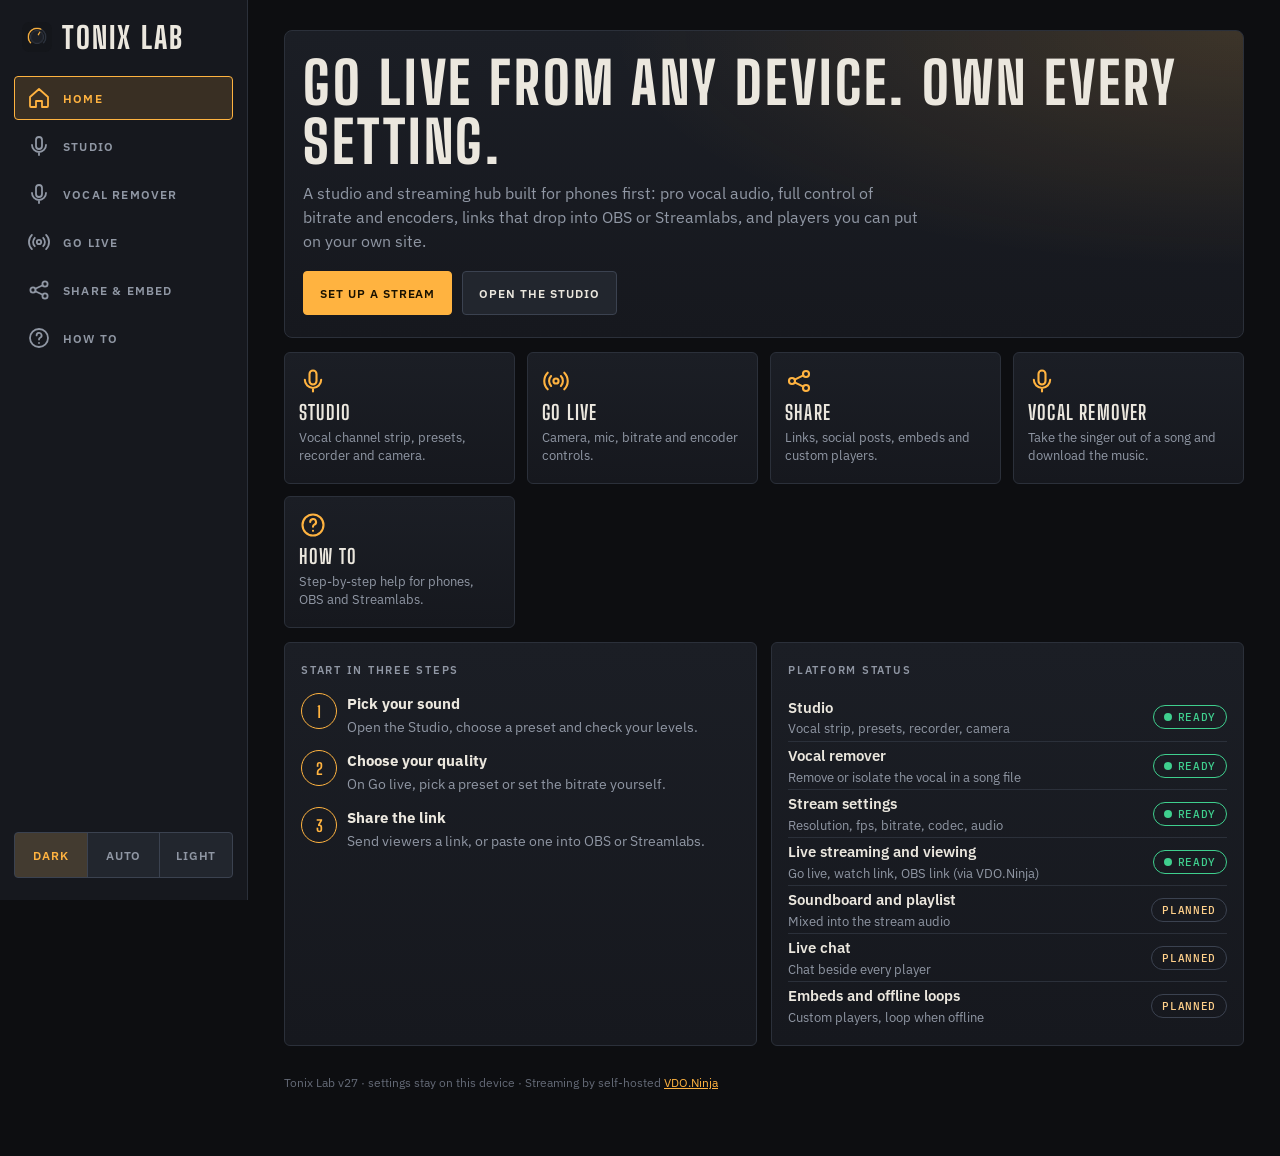
==== index.html @ 2e34b57f "Vocal remover: add Smart spectral method (default) with an aim control; classic kept Co-Authored-By:" ====
<!doctype html>
<html lang="en" data-theme="dark"><head><meta charset="utf-8">
<meta name="viewport" content="width=device-width,initial-scale=1,viewport-fit=cover">
<meta name="theme-color" content="#0d0e11">
<meta name="mobile-web-app-capable" content="yes">
<meta name="apple-mobile-web-app-capable" content="yes">
<meta name="apple-mobile-web-app-status-bar-style" content="black-translucent">
<meta name="apple-mobile-web-app-title" content="Tonix Lab">
<meta name="description" content="Tonix Lab: a studio and live streaming hub with pro audio, full bitrate control, shareable links and embeddable players.">
<link rel="manifest" href="manifest.webmanifest">
<link rel="icon" type="image/png" href="icon-192.png">
<link rel="apple-touch-icon" href="apple-touch-icon.png">
<title>Tonix Lab</title>
<script>try{document.documentElement.dataset.theme=localStorage.getItem('psb.theme.v1')||'dark'}catch(e){}</script>
<link rel="preconnect" href="https://fonts.googleapis.com">
<link rel="preconnect" href="https://fonts.gstatic.com" crossorigin>
<link rel="stylesheet" href="https://fonts.googleapis.com/css2?family=Big+Shoulders+Display:wght@700;800&family=IBM+Plex+Mono:wght@400;500&family=IBM+Plex+Sans:wght@400;500;600&display=swap">
<link rel="stylesheet" href="app.css">
</head><body>

<svg width="0" height="0" style="position:absolute" aria-hidden="true">
  <symbol id="i-home" viewBox="0 0 24 24"><path d="M3 11l9-8 9 8v9a1 1 0 0 1-1 1h-5v-6H9v6H4a1 1 0 0 1-1-1z"/></symbol>
  <symbol id="i-mic" viewBox="0 0 24 24"><rect x="9" y="3" width="6" height="12" rx="3"/><path d="M5 11a7 7 0 0 0 14 0M12 18v3"/></symbol>
  <symbol id="i-live" viewBox="0 0 24 24"><circle cx="12" cy="12" r="2.2"/><path d="M7.8 7.8a6 6 0 0 0 0 8.4M16.2 7.8a6 6 0 0 1 0 8.4M4.9 4.9a10 10 0 0 0 0 14.2M19.1 4.9a10 10 0 0 1 0 14.2"/></symbol>
  <symbol id="i-share" viewBox="0 0 24 24"><circle cx="6" cy="12" r="2.6"/><circle cx="18" cy="6" r="2.6"/><circle cx="18" cy="18" r="2.6"/><path d="M8.3 10.8l7.4-3.6M8.3 13.2l7.4 3.6"/></symbol>
  <symbol id="i-help" viewBox="0 0 24 24"><circle cx="12" cy="12" r="9"/><path d="M9.6 9.4a2.5 2.5 0 1 1 3.5 2.3c-.7.4-1.1.9-1.1 1.8M12 17h.01"/></symbol>
</svg>

<div class="app">

  <!-- phone top bar -->
  <header class="mtop">
    <a class="brand" href="#home"><img src="icon-192.png" alt="" width="30" height="30"><b>Tonix Lab</b></a>
    <div style="display:flex;gap:8px;align-items:center">
      <button class="btn sm" data-install hidden>Install</button>
      <button class="btn sm ghost" data-theme-cycle aria-label="Change theme">Theme</button>
    </div>
  </header>

  <!-- desktop sidebar -->
  <aside class="side">
    <a class="brand" href="#home"><img src="icon-192.png" alt="" width="30" height="30"><b>Tonix Lab</b></a>
    <nav aria-label="Main">
      <a href="#home" data-nav="home"><svg class="ico"><use href="#i-home"/></svg>Home</a>
      <a href="studio.html"><svg class="ico"><use href="#i-mic"/></svg>Studio</a>
      <a href="vocal.html"><svg class="ico"><use href="#i-mic"/></svg>Vocal remover</a>
      <a href="#live" data-nav="live"><svg class="ico"><use href="#i-live"/></svg>Go live</a>
      <a href="#share" data-nav="share"><svg class="ico"><use href="#i-share"/></svg>Share &amp; embed</a>
      <a href="#help" data-nav="help"><svg class="ico"><use href="#i-help"/></svg>How to</a>
    </nav>
    <div class="sfoot">
      <button class="btn sm" data-install hidden>Install app</button>
      <div class="seg" role="group" aria-label="Theme">
        <button data-theme-set="dark" aria-pressed="true">Dark</button>
        <button data-theme-set="system" aria-pressed="false">Auto</button>
        <button data-theme-set="light" aria-pressed="false">Light</button>
      </div>
    </div>
  </aside>

  <main id="main">

    <!-- ================= HOME ================= -->
    <section class="view" id="v-home" aria-labelledby="h-home">
      <div class="hero">
        <h1 id="h-home">Go live from any device. Own every setting.</h1>
        <p class="lede">A studio and streaming hub built for phones first: pro vocal audio, full control of bitrate and encoders, links that drop into OBS or Streamlabs, and players you can put on your own site.</p>
        <div class="row">
          <a class="btn pri" href="#live">Set up a stream</a>
          <a class="btn" href="studio.html">Open the studio</a>
        </div>
      </div>

      <div class="tiles" style="margin-top:14px">
        <a class="tile" href="studio.html"><svg class="ico"><use href="#i-mic"/></svg><b>Studio</b><span>Vocal channel strip, presets, recorder and camera.</span></a>
        <a class="tile" href="#live"><svg class="ico"><use href="#i-live"/></svg><b>Go live</b><span>Camera, mic, bitrate and encoder controls.</span></a>
        <a class="tile" href="#share"><svg class="ico"><use href="#i-share"/></svg><b>Share</b><span>Links, social posts, embeds and custom players.</span></a>
        <a class="tile" href="vocal.html"><svg class="ico"><use href="#i-mic"/></svg><b>Vocal remover</b><span>Take the singer out of a song and download the music.</span></a>
        <a class="tile" href="#help"><svg class="ico"><use href="#i-help"/></svg><b>How to</b><span>Step-by-step help for phones, OBS and Streamlabs.</span></a>
      </div>

      <div class="cols two" style="margin-top:14px">
        <div class="panel">
          <div class="ph"><h2 class="ph-t">Start in three steps</h2></div>
          <ol class="steps">
            <li><div><b>Pick your sound</b><span>Open the Studio, choose a preset and check your levels.</span></div></li>
            <li><div><b>Choose your quality</b><span>On Go live, pick a preset or set the bitrate yourself.</span></div></li>
            <li><div><b>Share the link</b><span>Send viewers a link, or paste one into OBS or Streamlabs.</span></div></li>
          </ol>
        </div>
        <div class="panel">
          <div class="ph"><h2 class="ph-t">Platform status</h2></div>
          <ul class="status-list">
            <li><div><b>Studio</b><small>Vocal strip, presets, recorder, camera</small></div><span class="pill ok"><i class="dot"></i>Ready</span></li>
            <li><div><b>Vocal remover</b><small>Remove or isolate the vocal in a song file</small></div><span class="pill ok"><i class="dot"></i>Ready</span></li>
            <li><div><b>Stream settings</b><small>Resolution, fps, bitrate, codec, audio</small></div><span class="pill ok"><i class="dot"></i>Ready</span></li>
            <li><div><b>Live streaming and viewing</b><small>Go live, watch link, OBS link (via VDO.Ninja)</small></div><span class="pill ok"><i class="dot"></i>Ready</span></li>
            <li><div><b>Soundboard and playlist</b><small>Mixed into the stream audio</small></div><span class="pill soon">Planned</span></li>
            <li><div><b>Live chat</b><small>Chat beside every player</small></div><span class="pill soon">Planned</span></li>
            <li><div><b>Embeds and offline loops</b><small>Custom players, loop when offline</small></div><span class="pill soon">Planned</span></li>
          </ul>
        </div>
      </div>
    </section>

    <!-- ================= GO LIVE ================= -->
    <section class="view" id="v-live" aria-labelledby="h-live" hidden>
      <header>
        <h1 id="h-live">Go live</h1>
        <p class="lede">Set how your stream looks and sounds. Your choices save on this device and carry into the live room.</p>
      </header>

      <div class="cols live">
        <!-- left: preview -->
        <div class="stack">
          <div class="panel">
            <div class="ph"><h2 class="ph-t">Stream source</h2></div>
            <div class="seg" role="group" aria-label="Stream source">
              <button data-k="src" data-v="cam">Camera &amp; mic</button><button data-k="src" data-v="m3u8">M3U8 link</button>
            </div>
            <div class="urlonly">
              <div class="field"><label for="m3u8In">M3U8 link</label>
                <input type="url" id="m3u8In" data-k="m3u8" inputmode="url" autocomplete="off" autocapitalize="off" spellcheck="false" placeholder="https://example.com/live/stream.m3u8"></div>
              <div class="field"><label for="audIn">Second audio link <small>(optional)</small></label>
                <input type="url" id="audIn" data-k="aud" inputmode="url" autocomplete="off" autocapitalize="off" spellcheck="false" placeholder="https://example.com/radio/stream.m3u8 or .mp3 / .aac">
                <p class="note">Plays alongside your video, and the video's own sound is turned off. The two are not locked together, so a little drift is normal.</p></div>
              <p class="note" id="urlNote">Viewers play this link straight from its source, with no camera needed. The link has to be https and its host has to allow other websites to play it.</p>
            </div>
            <label class="chk"><input type="checkbox" data-k="mirror"><span>Mirror picture<small>Flips left and right, like a selfie view. Applies instantly, to your live box and to what viewers see on the viewer page and embed.</small></span></label>
            <label class="chk"><input type="checkbox" data-k="flipv"><span>Flip upside down<small>Turns the picture over top to bottom.</small></span></label>
          </div>
          <div class="panel">
            <div class="ph"><h2 class="ph-t">Preview</h2><span class="pill" id="prevState">Off</span></div>
            <div class="vid" id="vid">
              <video id="prev" muted playsinline autoplay></video>
              <span class="tally"><i class="dot"></i>PREVIEW</span>
              <div class="ph-msg" id="prevMsg">Start the preview to check your camera and mic</div>
              <div id="liveFrame" class="liveframe" hidden></div>
              <div id="urlFrame" class="liveframe" hidden></div>
            </div>
            <div class="meter camonly" aria-hidden="true"><i id="lvl"></i></div>
            <div class="actual camonly" id="actual" role="status" aria-live="polite"></div>
            <div style="display:flex;gap:10px;margin-top:12px;flex-wrap:wrap">
              <button class="btn pri" id="prevBtn" style="flex:1 1 160px">Start preview</button>
              <button class="btn camonly" id="flipBtn" hidden style="flex:1 1 120px">Flip camera</button>
              <button class="btn urlonly" id="urlSound" type="button" aria-pressed="false" style="flex:1 1 120px">Sound off</button>
            </div>
            <p class="note" id="prevNote" role="status"></p>
            <div id="liveCtl" hidden>
              <div class="readout" style="margin-top:0"><div><small>On air</small><b id="liveTime">00:00</b></div><div><small>Viewers</small><b id="liveViews">0</b></div><div><small>Status</small><b id="liveState">Starting</b></div></div>
              <div style="display:flex;gap:10px;margin-top:12px;flex-wrap:wrap">
                <button class="btn camonly" id="liveMic" aria-pressed="false" style="flex:1 1 140px">Mute mic</button>
                <button class="btn camonly" id="liveCam" aria-pressed="false" style="flex:1 1 140px">Hide camera</button>
              </div>
              <p class="note camonly">Bitrate changes apply right away. Size, frame rate and sound settings apply the next time you go live.</p>
              <p class="note camonly"><a href="#" id="liveOpen" target="_blank" rel="noopener noreferrer">Having trouble? Open the stream page in a new tab.</a> Keep this page open while you are live.</p>
            </div>
            <div class="field camonly"><label for="camSel">Camera</label><select id="camSel" data-k="cam"><option value="">System default</option></select></div>
            <div class="field camonly"><label for="micSel">Microphone</label><select id="micSel" data-k="mic"><option value="">System default</option></select></div>
            <p class="note camonly" id="devNote">Start the preview once so the browser can list your devices.</p>
          </div>

          <div class="panel camonly">
            <div class="ph"><h2 class="ph-t">What this stream needs</h2></div>
            <div class="readout">
              <div><small>Total</small><b id="rTotal">-</b></div>
              <div><small>Per hour</small><b id="rHour">-</b></div>
              <div><small>Upload</small><b id="rUp">-</b></div>
            </div>
            <p class="note">Upload is the speed your connection should sustain, including 30% headroom. Test it on a speed-test site while you are on the same network you will stream from.</p>
          </div>
        </div>

        <!-- right: settings -->
        <div class="stack">
          <div class="panel camonly">
            <div class="ph"><h2 class="ph-t">Quick presets</h2></div>
            <div class="chips" id="presets" role="group" aria-label="Quality presets"></div>
            <p class="note" id="presetNote"></p>
          </div>

          <div class="panel camonly">
            <div class="ph"><h2 class="ph-t">Video</h2></div>
            <label class="chk"><input type="checkbox" data-k="video"><span>Send video<small>Turn off for an audio-only show.</small></span></label>
            <div id="videoBox">
              <div class="field"><span class="lbl">Resolution</span>
                <div class="seg" role="group" aria-label="Resolution">
                  <button data-k="res" data-v="360">360p</button><button data-k="res" data-v="480">480p</button><button data-k="res" data-v="720">720p</button><button data-k="res" data-v="1080">1080p</button>
                </div></div>
              <div class="field"><span class="lbl">Frame rate</span>
                <div class="seg" role="group" aria-label="Frame rate">
                  <button data-k="fps" data-v="24">24</button><button data-k="fps" data-v="30">30</button><button data-k="fps" data-v="60">60</button>
                </div></div>
              <div class="field"><span class="lbl">Video bitrate</span>
                <div class="rng"><label class="sr" for="vKbps">Video bitrate</label><span class="note" style="margin:0" id="vHintShort"></span><output id="vOut" for="vKbps"></output>
                  <input type="range" id="vKbps" data-k="vKbps" min="300" max="9000" step="100"></div>
                <p class="note" id="vHint" role="status"></p>
                <button class="btn sm" id="vSuggest" style="justify-self:start">Set to suggested</button>
              </div>
              <div class="field"><span class="lbl">Bitrate mode</span>
                <div class="seg" role="group" aria-label="Bitrate mode">
                  <button data-k="vMode" data-v="fixed">Fixed</button><button data-k="vMode" data-v="auto">Adaptive</button>
                </div>
                <p class="note" id="modeNote"></p></div>
              <div class="field"><label for="codec">Video encoder</label>
                <select id="codec" data-k="codec"></select>
                <p class="note" id="codecNote"></p></div>
            </div>
          </div>

          <div class="panel camonly">
            <div class="ph"><h2 class="ph-t">Audio</h2></div>
            <div class="field" style="margin-top:0"><span class="lbl">Audio bitrate</span>
              <div class="rng"><label class="sr" for="aKbps">Audio bitrate</label><span></span><output id="aOut" for="aKbps"></output>
                <input type="range" id="aKbps" data-k="aKbps" min="32" max="320" step="16"></div>
              <p class="note">128 kbps is clear for voice. Use 192 or more for music.</p></div>
            <div class="field"><span class="lbl">Channels</span>
              <div class="seg" role="group" aria-label="Channels">
                <button data-k="stereo" data-v="false">Mono</button><button data-k="stereo" data-v="true">Stereo</button>
              </div></div>
            <div class="field"><label for="sr">Sample rate</label>
              <select id="sr" data-k="sr"><option value="44100">44.1 kHz</option><option value="48000">48 kHz (recommended)</option></select></div>
            <label class="chk"><input type="checkbox" data-k="ec"><span>Echo cancellation<small>For speakers or a phone held at arm's length. Turn off for music and when wearing headphones.</small></span></label>
            <label class="chk"><input type="checkbox" data-k="ns"><span>Noise suppression<small>Reduces fans and room hiss. It can clip singing, so leave it off for music.</small></span></label>
            <label class="chk"><input type="checkbox" data-k="agc"><span>Auto gain<small>Evens out loud and quiet speech. Off gives you full manual control.</small></span></label>
            <p class="note">The Studio's channel strip and noise removal are the better tools for a polished vocal. The sample rate here applies to the preview; VDO.Ninja chooses the live rate.</p>
          </div>

          <div class="golive">
            <button class="btn live block" id="goBtn">Go live</button>
            <p class="note" id="goNote">Streams run through VDO.Ninja. Pressing Go live asks to use your camera and mic. Anyone with your viewer link can watch.</p>
          </div>
        </div>
      </div>
    </section>

    <!-- ================= SHARE & EMBED ================= -->
    <section class="view" id="v-share" aria-labelledby="h-share" hidden>
      <header>
        <h1 id="h-share">Share &amp; embed</h1>
        <p class="lede">Get your links, post to social, and build a player for your own website.</p>
      </header>
      <div class="seg" role="group" aria-label="Share section" style="margin-bottom:14px">
        <button id="tabLinks" aria-pressed="true">Links &amp; social</button>
        <button id="tabPlayer" aria-pressed="false">Player &amp; embed</button>
      </div>
      <div class="banner" style="margin-bottom:14px"><span><b>Streams run through VDO.Ninja.</b> Your room name is the stream address, so anyone who has a link can watch. Pick a name that is hard to guess for private streams.</span></div>

      <!-- links -->
      <div id="paneLinks" class="stack">
        <div class="panel">
          <div class="ph"><h2 class="ph-t">Your room</h2></div>
          <div class="field" style="margin-top:0"><label for="roomIn">Room name</label>
            <div style="display:flex;gap:8px"><input type="text" id="roomIn" maxlength="32" autocomplete="off" autocapitalize="off" spellcheck="false" placeholder="my-show"><button class="btn" id="roomNew" type="button">Random</button></div>
            <p class="note">Letters, numbers and dashes. Anyone with the link can watch, so pick something hard to guess for private streams.</p></div>
        </div>
        <div class="panel qrp">
          <div class="ph"><h2 class="ph-t">Scan to watch</h2></div>
          <div class="qrwrap">
            <canvas id="qrCanvas" width="264" height="264" role="img" aria-label="QR code for the viewer link"></canvas>
            <div class="qrtxt">
              <p>On another device? Point its camera at this code to open the viewer page. It always matches your current room.</p>
              <div class="qrbtns"><button class="btn" id="qrSave" type="button">Save image</button><button class="btn" id="qrShow" type="button">Full screen</button></div>
              <p class="note" id="qrNote"></p>
            </div>
          </div>
        </div>
        <div class="cols two">
          <div class="link"><b>Viewer link</b><code id="lkWatch"></code><p>Send this to your audience.</p><button class="btn" data-copy="lkWatch">Copy link</button></div>
          <div class="link camonly" id="cardGuest"><b>Camera link</b><code id="lkGuest"></code><p>Open this on another phone or computer to send its camera and mic to this room. Use it instead of Go live, not at the same time.</p><button class="btn" data-copy="lkGuest">Copy link</button></div>
          <div class="link"><b>OBS / Streamlabs source</b><code id="lkObs"></code><p id="obsNote">Clean video and audio straight from VDO.Ninja, with no page around it. Paste it into a Browser source.</p><button class="btn" data-copy="lkObs">Copy link</button></div>
          <div class="link"><b>Embed link</b><code id="lkEmbed"></code><p>The bare player. Use the Player &amp; embed tab for the code.</p><button class="btn" data-copy="lkEmbed">Copy link</button></div>
        </div>
        <div class="panel">
          <div class="ph"><h2 class="ph-t">Post to social</h2></div>
          <div class="field" style="margin-top:0"><label for="msgIn">Message</label><input type="text" id="msgIn" maxlength="120" value="Come watch me live"></div>
          <div class="socials" id="socials" style="margin-top:12px"></div>
          <p class="note">TikTok and Instagram have no web share option. Copy the viewer link and add it to your bio or story sticker.</p>
        </div>
      </div>

      <!-- player -->
      <div id="panePlayer" class="stack" hidden>
        <div class="cols two">
          <div class="panel">
            <div class="ph"><h2 class="ph-t">Live preview</h2>
              <div class="seg" role="group" aria-label="Preview state" style="min-width:150px"><button id="pvLive" aria-pressed="true">Live</button><button id="pvOff" aria-pressed="false">Offline</button></div></div>
            <div class="pv" id="pv">
              <div class="screen" id="pvScreen">
                <video id="pvLoop" muted loop playsinline hidden></video>
                <div class="centre" id="pvCentre"><div><div class="play"></div><span id="pvMsg">Your live stream appears here</span></div></div>
                <span class="badge" id="pvBadge">LIVE</span><span class="views" id="pvViews">0 watching</span>
              </div>
              <div class="bar"><b id="pvTitle">My live stream</b><span>Tonix Lab</span></div>
              <div class="chat" id="pvChat"><span><b>Sam</b> Sound is great</span><span><b>Jo</b> Hello from the UK</span></div>
            </div>
          </div>
          <div class="panel">
            <div class="ph"><h2 class="ph-t">Customize</h2></div>
            <div class="field" style="margin-top:0"><label for="pTitle">Player title</label><input type="text" id="pTitle" maxlength="60"></div>
            <div class="field"><span class="lbl">Accent color</span>
              <div class="swatches" id="swatches"></div></div>
            <div class="field"><span class="lbl">Shape</span>
              <div class="seg scroll" role="group" aria-label="Aspect ratio">
                <button data-pk="ratio" data-v="16:9">16:9</button><button data-pk="ratio" data-v="9:16">9:16</button><button data-pk="ratio" data-v="1:1">1:1</button><button data-pk="ratio" data-v="4:3">4:3</button>
              </div></div>
            <label class="chk"><input type="checkbox" data-pk="chat"><span>Show live chat</span></label>
            <label class="chk"><input type="checkbox" data-pk="viewers"><span>Show viewer count</span></label>
            <label class="chk"><input type="checkbox" data-pk="badge"><span>Show LIVE badge</span></label>
            <label class="chk"><input type="checkbox" data-pk="autoplay"><span>Autoplay<small>Starts muted, as browsers require.</small></span></label>
            <div class="field"><span class="lbl">Offline loop</span>
              <label class="btn" style="cursor:pointer">Choose a video to loop<input type="file" id="loopIn" accept="video/*" class="sr"></label>
              <p class="note" id="loopNote">Plays on repeat when you are not live. Try it with the Offline preview. Saving it to your room comes with the embed stage.</p></div>
          </div>
        </div>
        <div class="panel">
          <div class="ph"><h2 class="ph-t">Embed code</h2></div>
          <label class="chk" style="padding-top:0"><input type="checkbox" data-pk="responsive"><span>Responsive<small>The player fills the width of its container.</small></span></label>
          <label class="sr" for="embedCode">Embed code</label>
          <textarea id="embedCode" readonly rows="6"></textarea>
          <div style="display:flex;gap:10px;margin-top:10px;flex-wrap:wrap"><button class="btn pri" id="copyEmbed" style="flex:1 1 160px">Copy code</button></div>
          <p class="note">Paste it into any page that allows HTML: WordPress, Wix, Squarespace, Webflow or your own site.</p>
        </div>
      </div>
    </section>

    <!-- ================= HELP ================= -->
    <section class="view" id="v-help" aria-labelledby="h-help" hidden>
      <header>
        <h1 id="h-help">How to</h1>
        <p class="lede">Stuck? Search below or open a topic.</p>
      </header>
      <div class="field" style="margin:0 0 6px"><label class="sr" for="helpQ">Search help</label><input type="search" id="helpQ" placeholder="Search: echo, OBS, bitrate, iPhone..." autocomplete="off"></div>
      <p class="note" id="helpNone" hidden>Nothing matched. Try a shorter word like "mic" or "lag".</p>

      <div class="h-group">Getting started</div>
      <details id="h-first"><summary>Your first stream, step by step</summary><div class="body"><ol>
        <li>Open <b>Studio</b> and press <b>Power on</b>. Pick a preset and speak: the meters should move.</li>
        <li>Open <b>Go live</b> and press <b>Start preview</b>. Allow the camera and microphone when your browser asks.</li>
        <li>Pick a <b>Quick preset</b>. <b>Balanced</b> is a safe start for most people.</li>
        <li>Open <b>Share &amp; embed</b>, copy your viewer link and send it out.</li>
      </ol></div></details>
      <details id="h-how"><summary>How streaming works here</summary><div class="body"><p>When you press <b>Go live</b>, your camera and mic open inside Tonix Lab and are sent straight to your viewers through <b>VDO.Ninja</b>, a free open source streaming service. Its servers only help your device and your viewers find each other. The video itself goes from your device to theirs.</p><ul><li>Your <b>viewer link</b> opens a Tonix Lab watch page. Your <b>OBS / Streamlabs link</b> goes straight to VDO.Ninja, which is the lightest option for OBS.</li><li>Every viewer receives their own copy from your device, so a small audience works best. Use a strong connection and keep the page open.</li><li>Anyone with a link can watch. Do not post a private room name.</li></ul></div></details>
      <details id="h-phone"><summary>Using it on a phone or tablet</summary><div class="body"><ul>
        <li>Use the tab bar at the bottom to move between Home, Studio, Go live, Share and How to.</li>
        <li>Add it to your home screen for a full-screen app: on iPhone tap Share then <b>Add to Home Screen</b>; on Android tap <b>Install</b>.</li>
        <li>Keep the screen on while live. Plug the phone in, because streaming drains the battery quickly.</li>
        <li>Landscape gives a bigger preview. Portrait suits TikTok-style vertical streams.</li>
      </ul></div></details>

      <div class="h-group">OBS Studio and Streamlabs</div>
      <details id="h-obs"><summary>Add your stream to OBS Studio</summary><div class="body"><ol>
        <li>In <b>Share &amp; embed</b>, copy the <b>OBS / Streamlabs source</b> link.</li>
        <li>In OBS, under <b>Sources</b>, press <b>+</b> and choose <b>Browser</b>.</li>
        <li>Paste the link into <b>URL</b>. Set <b>Width</b> and <b>Height</b> to match your stream, for example 1280 by 720.</li>
        <li>Tick <b>Control audio via OBS</b> so the sound shows up in the OBS mixer.</li>
        <li>Press <b>OK</b>, then drag the corners to fit your scene.</li>
      </ol><p>To keep OBS light, use the smallest size and frame rate that still looks good, and avoid 60 fps unless the action needs it.</p></div></details>
      <details id="h-sl"><summary>Add your stream to Streamlabs Desktop</summary><div class="body"><ol>
        <li>Copy the <b>OBS / Streamlabs source</b> link from <b>Share &amp; embed</b>.</li>
        <li>In Streamlabs Desktop, open your scene, press <b>+</b> under <b>Sources</b> and choose <b>Browser Source</b>.</li>
        <li>Paste the link into <b>URL</b> and match the width and height to your stream.</li>
        <li>Press <b>Done</b>, then move and resize it in the scene.</li>
      </ol></div></details>

      <div class="h-group">Quality and bitrate</div>
      <details id="h-bitrate"><summary>Which bitrate should I use?</summary><div class="body">
        <p>Bitrate is how much data per second you send. More looks sharper but needs a faster connection. As a rule, keep the total under 70% of your upload speed.</p>
        <table class="tbl"><thead><tr><th>Size</th><th>30 fps</th><th>60 fps</th></tr></thead><tbody>
          <tr><td>360p</td><td>400-1000</td><td>600-1500</td></tr>
          <tr><td>480p</td><td>600-1500</td><td>900-2200</td></tr>
          <tr><td>720p</td><td>1500-4000</td><td>2500-6000</td></tr>
          <tr><td>1080p</td><td>3000-6500</td><td>4500-9000</td></tr>
        </tbody></table><p>Values are video kbps. Add the audio bitrate on top.</p></div></details>
      <details id="h-mode"><summary>Fixed or Adaptive?</summary><div class="body"><p><b>Fixed</b> holds the bitrate you set. It is predictable and best for OBS or a steady connection.</p><p><b>Adaptive</b> starts there and lowers quality when your connection struggles, so viewers keep watching instead of buffering. Pick it on mobile data or shaky Wi-Fi.</p></div></details>
      <details id="h-codec"><summary>Which video encoder?</summary><div class="body"><ul>
        <li><b>H.264</b>: works almost everywhere and uses your device's hardware encoder. Best default, and the lightest on batteries.</li>
        <li><b>VP8</b>: widely supported and simple. Slightly less efficient than H.264.</li>
        <li><b>VP9</b>: sharper at the same bitrate, but uses more CPU.</li>
        <li><b>AV1</b>: the most efficient, but heavy. Only use it on a recent, powerful device.</li>
      </ul><p>Encoders your device lacks are greyed out on the Go live page.</p></div></details>

      <div class="h-group">Fix it</div>
      <details id="h-perm"><summary>Camera or microphone is blocked</summary><div class="body"><ol>
        <li>Tap the <b>lock</b> or <b>settings</b> icon beside the web address.</li>
        <li>Set <b>Camera</b> and <b>Microphone</b> to <b>Allow</b>.</li>
        <li>Reload the page and press <b>Start preview</b> again.</li>
      </ol><p><b>On iPhone:</b> if that fails, open Settings, then Safari, then Camera and Microphone, and choose Ask or Allow.</p>
      <p><b>Inside Instagram, TikTok or Facebook:</b> these in-app browsers often block the camera. Use the menu to <b>Open in browser</b>.</p></div></details>
      <details id="h-nosound"><summary>No sound, or very quiet</summary><div class="body"><ul>
        <li>Check the <b>Microphone</b> choice on Go live: it may be pointing at the wrong device.</li>
        <li>Watch the meter under the preview. If it does not move, the browser is not hearing the mic.</li>
        <li>Make sure the phone is not on silent and no other app is using the mic.</li>
        <li>With Auto gain off, speak closer or raise the mic level in your device settings.</li>
      </ul></div></details>
      <details id="h-echo"><summary>Echo, feedback or squealing</summary><div class="body"><ul>
        <li>Wear headphones. It is the only sure fix.</li>
        <li>Turn on <b>Echo cancellation</b> if you must use speakers.</li>
        <li>Lower the speaker volume and keep the mic away from it.</li>
      </ul></div></details>
      <details id="h-bt"><summary>Bluetooth earbuds sound bad or lag</summary><div class="body"><p>When a Bluetooth headset's own mic is used, playback drops to phone-call quality and adds delay. Pick a separate microphone as your input and keep the earbuds for listening only. In the Studio, the <b>Align</b> slider fixes voice that lands late against a backing track.</p></div></details>
      <details id="h-lag"><summary>Choppy video or buffering</summary><div class="body"><ul>
        <li>Pick <b>Mobile data</b> or lower the resolution and frame rate.</li>
        <li>Switch bitrate mode to <b>Adaptive</b>.</li>
        <li>Move closer to the router, or use 5 GHz Wi-Fi or a cable.</li>
        <li>Close other apps and tabs that use the camera, upload or lots of CPU.</li>
        <li>If the device gets hot, drop to 30 fps and choose H.264.</li>
      </ul></div></details>
      <details id="h-actual"><summary>Preview shows a different size than I picked</summary><div class="body"><p>Browsers treat resolution and frame rate as a request, not an order. The line under the preview shows what you actually got. Many phone cameras cap at 30 fps in low light or on the front camera.</p></div></details>
    </section>

    <p class="foot">Tonix Lab <span id="build">v27</span> · settings stay on this device · Streaming by self-hosted <a href="https://vdo.ninja" target="_blank" rel="noopener noreferrer">VDO.Ninja</a></p>
  </main>

  <nav class="tabs" aria-label="Main">
    <a href="#home" data-nav="home"><svg class="ico"><use href="#i-home"/></svg>Home</a>
    <a href="studio.html"><svg class="ico"><use href="#i-mic"/></svg>Studio</a>
    <a href="#live" data-nav="live"><svg class="ico"><use href="#i-live"/></svg>Live</a>
    <a href="#share" data-nav="share"><svg class="ico"><use href="#i-share"/></svg>Share</a>
    <a href="#help" data-nav="help"><svg class="ico"><use href="#i-help"/></svg>Help</a>
  </nav>
</div>

<div class="toast" id="toast" role="status" aria-live="polite"></div>
<div id="qrOver" class="qrover" hidden><button class="btn" id="qrClose" type="button">Close</button><canvas id="qrBig" width="600" height="600" aria-label="QR code for the viewer link"></canvas><p>Scan to watch</p></div>
<script src="qr.js"></script>
<script src="vdo.js"></script>
<script src="player.js"></script>
<script src="app.js"></script>
<script>if('serviceWorker' in navigator&&/^https?:$/.test(location.protocol)){window.addEventListener('load',function(){navigator.serviceWorker.register('sw.js').catch(function(){});});}</script>
</body></html>
---- app.css ----
/* Tonix Lab hub: mobile-first shell.
   Same design tokens as studio.html so the two pages feel like one product.
   Phones: top bar + bottom tab bar. Desktop (>=900px): left sidebar. */
:root{
  --ink:#0d0e11;--panel:#1a1d23;--panel-2:#22262e;--line:#2b303a;--line-hi:#3b4250;
  --text:#ebe7de;--mute:#9097a4;--faint:#646a77;
  --amber:#ffb340;--amber-soft:rgba(255,179,64,.15);
  --rec:#ff4a3a;--go:#3fcf8e;--warn:#ffd08a;--err:#ff9d92;
  --panel-top:#1b1e25;--panel-bot:#16181e;--field-bg:#12141a;--hover:#5a6272;--hover-bg:#2a2f39;
  --f-display:"Big Shoulders Display","Arial Narrow",Impact,sans-serif;
  --f-body:"IBM Plex Sans",system-ui,-apple-system,"Segoe UI",Roboto,sans-serif;
  --f-mono:"IBM Plex Mono",ui-monospace,Menlo,Consolas,monospace;
  --tap:44px;
  color-scheme:dark;
}
html[data-theme="light"]{--ink:#f3f1ec;--panel:#fff;--panel-2:#f4f2ee;--line:#dcd7cd;--line-hi:#c4beb1;--text:#1d1f24;--mute:#5b616d;--faint:#7d838f;--amber:#b86a00;--amber-soft:rgba(184,106,0,.12);--rec:#d6382a;--go:#17965f;--warn:#8a5a00;--err:#b3261e;--panel-top:#fff;--panel-bot:#fbfaf7;--field-bg:#fff;--hover:#9a9385;--hover-bg:#ece9e2;color-scheme:light}
@media (prefers-color-scheme:light){html[data-theme="system"]{--ink:#f3f1ec;--panel:#fff;--panel-2:#f4f2ee;--line:#dcd7cd;--line-hi:#c4beb1;--text:#1d1f24;--mute:#5b616d;--faint:#7d838f;--amber:#1f6fd6;--amber-soft:rgba(31,111,214,.12);--rec:#d6382a;--go:#17965f;--warn:#8a5a00;--err:#b3261e;--panel-top:#fff;--panel-bot:#fbfaf7;--field-bg:#fff;--hover:#9a9385;--hover-bg:#ece9e2;color-scheme:light}}
html[data-theme="system"]{--amber:#5aa9ff;--amber-soft:rgba(90,169,255,.15)}
@media (prefers-color-scheme:light){html[data-theme="system"]{--amber:#1f6fd6;--amber-soft:rgba(31,111,214,.12)}}

*{box-sizing:border-box}
html,body{margin:0;background:var(--ink);color:var(--text)}
html{-webkit-text-size-adjust:100%;text-size-adjust:100%}
body{font:15px/1.5 var(--f-body);-webkit-font-smoothing:antialiased;-webkit-tap-highlight-color:transparent}
button,select,input,textarea{font:inherit;color:inherit}
button,.btn,.tabs a,summary{cursor:pointer;touch-action:manipulation}
button:disabled,.btn[aria-disabled="true"]{cursor:not-allowed;opacity:.45}
a{color:var(--amber)}
:focus-visible{outline:2px solid var(--amber);outline-offset:2px}
h1:focus{outline:none}
[hidden]{display:none!important}
.sr{position:absolute;width:1px;height:1px;overflow:hidden;clip:rect(0 0 0 0);white-space:nowrap}
@media (prefers-reduced-motion:reduce){*{transition:none!important;animation:none!important}}

/* ---------- frame ---------- */
.app{min-height:100dvh}
.mtop{position:sticky;top:0;z-index:20;display:flex;align-items:center;justify-content:space-between;gap:10px;
  padding:calc(8px + env(safe-area-inset-top,0px)) max(14px,env(safe-area-inset-right,0px)) 8px max(14px,env(safe-area-inset-left,0px));
  background:var(--ink);border-bottom:1px solid var(--line)}
.brand{display:flex;align-items:center;gap:10px;text-decoration:none;color:var(--text);min-width:0}
.brand img{width:30px;height:30px;border-radius:7px;display:block}
.brand b{font:800 26px/1 var(--f-display);letter-spacing:.07em;text-transform:uppercase}
.side{display:none}
main{padding:18px max(16px,env(safe-area-inset-right,0px)) calc(96px + env(safe-area-inset-bottom,0px)) max(16px,env(safe-area-inset-left,0px));max-width:1100px;margin:0 auto}

.tabs{position:fixed;z-index:30;left:0;right:0;bottom:0;display:grid;grid-template-columns:repeat(5,1fr);
  background:var(--panel);border-top:1px solid var(--line);padding:0 env(safe-area-inset-right,0px) env(safe-area-inset-bottom,0px) env(safe-area-inset-left,0px)}
.tabs a{display:flex;flex-direction:column;align-items:center;justify-content:center;gap:3px;min-height:58px;padding:6px 2px;
  font:600 10px var(--f-body);letter-spacing:.08em;text-transform:uppercase;color:var(--mute);text-decoration:none}
.tabs a[aria-current="page"]{color:var(--amber)}
.tabs a[aria-current="page"] svg{filter:drop-shadow(0 0 6px var(--amber-soft))}
.ico{width:24px;height:24px;fill:none;stroke:currentColor;stroke-width:1.8;stroke-linecap:round;stroke-linejoin:round;flex:none}

@media (min-width:900px){
  .app{display:grid;grid-template-columns:248px minmax(0,1fr)}
  .mtop,.tabs{display:none}
  .side{display:flex;flex-direction:column;gap:6px;position:sticky;top:0;height:100dvh;padding:22px 14px;border-right:1px solid var(--line);background:var(--panel-bot)}
  .side .brand{padding:0 8px 18px}
  .side .brand b{font-size:30px}
  .side nav{display:flex;flex-direction:column;gap:4px}
  .side nav a{display:flex;align-items:center;gap:12px;min-height:44px;padding:0 12px;border-radius:4px;color:var(--mute);text-decoration:none;font:600 12px var(--f-body);letter-spacing:.1em;text-transform:uppercase;border:1px solid transparent}
  .side nav a:hover{background:var(--hover-bg);color:var(--text)}
  .side nav a[aria-current="page"]{background:var(--amber-soft);border-color:var(--amber);color:var(--amber)}
  .side .sfoot{margin-top:auto;display:grid;gap:10px}
  main{padding:30px 36px 64px;margin:0;width:100%}
}

/* ---------- type ---------- */
.view>header{margin-bottom:16px}
h1{margin:0 0 6px;font:800 34px/1.02 var(--f-display);letter-spacing:.05em;text-transform:uppercase}
h2.ph-t{margin:0;font:600 11px var(--f-body);letter-spacing:.16em;text-transform:uppercase;color:var(--mute)}
.lede{margin:0;color:var(--mute);max-width:62ch}
.note{margin:8px 0 0;font-size:12.5px;line-height:1.45;color:var(--mute)}
.note.warn{color:var(--warn)}.note.err{color:var(--err)}.note.ok{color:var(--go)}
.mono{font-family:var(--f-mono)}

/* ---------- controls ---------- */
.btn{display:inline-flex;align-items:center;justify-content:center;gap:8px;min-height:var(--tap);padding:0 16px;border:1px solid var(--line-hi);background:var(--panel-2);border-radius:4px;
  font:600 12px var(--f-body);letter-spacing:.08em;text-transform:uppercase;white-space:nowrap;text-decoration:none;color:var(--text)}
.btn:hover:not(:disabled):not([aria-disabled="true"]){border-color:var(--hover);background:var(--hover-bg)}
.btn.sm{min-height:36px;padding:0 12px;font-size:11px}
.btn.pri{background:var(--amber);border-color:var(--amber);color:#1a1200}
.btn.pri:hover:not(:disabled):not([aria-disabled="true"]){background:var(--amber);filter:brightness(1.08)}
.btn.live{background:var(--rec);border-color:var(--rec);color:#fff}
.btn.ghost{background:transparent}
.btn[aria-pressed="true"]{background:var(--amber-soft);border-color:var(--amber);color:var(--amber)}
.btn.block{width:100%}

.seg{display:flex;border:1px solid var(--line-hi);border-radius:4px;overflow:hidden;background:var(--panel-2);max-width:100%}
.seg button{flex:1 1 0;min-height:var(--tap);padding:0 12px;border:0;border-left:1px solid var(--line-hi);background:transparent;font:600 12px var(--f-body);letter-spacing:.06em;text-transform:uppercase;color:var(--mute);white-space:nowrap}
.seg button:first-child{border-left:0}
.seg button[aria-pressed="true"]{background:var(--amber-soft);color:var(--amber)}
.seg.scroll{overflow-x:auto}

.field{display:grid;gap:6px;margin-top:14px}
.field>label,.lbl{font:600 11px var(--f-body);letter-spacing:.12em;text-transform:uppercase;color:var(--mute)}
select,input[type="text"],input[type="url"],input[type="search"],textarea{width:100%;min-height:var(--tap);padding:8px 12px;border:1px solid var(--line-hi);border-radius:4px;background:var(--field-bg);color:var(--text)}
textarea{min-height:92px;resize:vertical;font:12.5px/1.5 var(--f-mono)}
.chk{display:flex;align-items:flex-start;gap:12px;min-height:var(--tap);padding:8px 0;cursor:pointer}
.chk input{width:22px;height:22px;margin:1px 0 0;accent-color:var(--amber);flex:none}
.chk span{display:grid;gap:2px}
.chk small{color:var(--mute);font-size:12.5px;line-height:1.4}
input[type="color"]{width:var(--tap);height:var(--tap);padding:2px;border:1px solid var(--line-hi);border-radius:4px;background:var(--field-bg)}

input[type="range"]{-webkit-appearance:none;appearance:none;width:100%;height:var(--tap);background:transparent;margin:0}
input[type="range"]::-webkit-slider-runnable-track{height:6px;border-radius:3px;background:var(--line-hi)}
input[type="range"]::-moz-range-track{height:6px;border-radius:3px;background:var(--line-hi)}
input[type="range"]::-webkit-slider-thumb{-webkit-appearance:none;width:26px;height:26px;margin-top:-10px;border-radius:50%;background:var(--amber);border:3px solid var(--ink)}
input[type="range"]::-moz-range-thumb{width:20px;height:20px;border-radius:50%;background:var(--amber);border:3px solid var(--ink)}
.rng{display:grid;grid-template-columns:1fr auto;align-items:center;gap:4px 12px}
.rng output{font:500 14px var(--f-mono);color:var(--amber);min-width:9ch;text-align:right}
.rng input{grid-column:1/-1}

/* ---------- panels & grids ---------- */
.panel{background:linear-gradient(180deg,var(--panel-top),var(--panel-bot));border:1px solid var(--line);border-radius:6px;padding:16px;min-width:0}
.ph{display:flex;align-items:center;justify-content:space-between;gap:10px;margin:0 0 12px;min-height:22px}
.stack{display:grid;gap:14px}
.cols{display:grid;gap:14px}
@media (min-width:760px){.cols.two{grid-template-columns:1fr 1fr}.cols.three{grid-template-columns:repeat(3,1fr)}}
@media (min-width:1100px){.cols.live{grid-template-columns:minmax(0,1.05fr) minmax(0,1fr);align-items:start}}

.chips{display:flex;gap:8px;overflow-x:auto;padding:2px 0 6px;margin:0 -2px;scrollbar-width:thin}
.chip{flex:none;min-height:var(--tap);padding:0 16px;border:1px solid var(--line-hi);border-radius:22px;background:var(--panel-2);font:600 12px var(--f-body);letter-spacing:.06em;text-transform:uppercase;color:var(--text)}
.chip[aria-pressed="true"]{background:var(--amber-soft);border-color:var(--amber);color:var(--amber)}
.pill{display:inline-flex;align-items:center;gap:6px;min-height:24px;padding:0 10px;border-radius:12px;border:1px solid var(--line-hi);font:500 11px var(--f-mono);letter-spacing:.06em;text-transform:uppercase;color:var(--mute)}
.pill.ok{color:var(--go);border-color:var(--go)}
.pill.soon{color:var(--warn);border-color:var(--line-hi)}
.dot{width:8px;height:8px;border-radius:50%;background:currentColor;flex:none}

/* ---------- home ---------- */
.hero{padding:22px 18px;border-radius:8px;border:1px solid var(--line);background:
  radial-gradient(120% 140% at 100% 0,var(--amber-soft),transparent 55%),linear-gradient(180deg,var(--panel-top),var(--panel-bot))}
.hero h1{font-size:clamp(34px,9vw,58px);margin-bottom:10px}
.hero .lede{font-size:16px}
.hero .row{display:flex;flex-wrap:wrap;gap:10px;margin-top:18px}
.tiles{display:grid;gap:12px;grid-template-columns:1fr 1fr}
@media (min-width:760px){.tiles{grid-template-columns:repeat(4,1fr)}}
.tile{display:flex;flex-direction:column;gap:6px;min-height:132px;padding:14px;border:1px solid var(--line);border-radius:6px;background:linear-gradient(180deg,var(--panel-top),var(--panel-bot));color:var(--text);text-decoration:none}
.tile:hover{border-color:var(--amber)}
.tile .ico{width:28px;height:28px;color:var(--amber)}
.tile b{font:700 20px/1.1 var(--f-display);letter-spacing:.06em;text-transform:uppercase}
.tile span{color:var(--mute);font-size:13px;line-height:1.35}
.status-list{display:grid;gap:0;margin:0;padding:0;list-style:none}
.status-list li{display:flex;align-items:center;justify-content:space-between;gap:12px;min-height:48px;border-top:1px solid var(--line)}
.status-list li:first-child{border-top:0}
.status-list b{font-weight:600}
.status-list small{display:block;color:var(--mute);font-size:12.5px}
.steps{margin:0;padding:0;list-style:none;display:grid;gap:12px;counter-reset:s}
.steps li{display:grid;grid-template-columns:34px 1fr;gap:12px;align-items:start;counter-increment:s}
.steps li::before{content:counter(s);display:grid;place-items:center;width:34px;height:34px;border-radius:50%;border:1px solid var(--amber);color:var(--amber);font:700 16px var(--f-display)}
.steps b{display:block}
.steps span{color:var(--mute);font-size:13.5px}

/* ---------- go live ---------- */
.vid{position:relative;aspect-ratio:16/9;border-radius:6px;overflow:hidden;background:#000;border:1px solid var(--line)}
.vid video{width:100%;height:100%;object-fit:contain;display:block;background:#000}
.vid .ph-msg{position:absolute;inset:0;display:grid;place-items:center;padding:16px;text-align:center;color:#9097a4;font-size:14px}
.tally{position:absolute;top:10px;left:10px;display:none;align-items:center;gap:6px;padding:3px 9px;border-radius:3px;background:var(--rec);color:#fff;font:700 11px var(--f-mono);letter-spacing:.12em}
.vid.on .tally{display:inline-flex}
.vid.on .ph-msg{display:none}
.meter{height:10px;border-radius:5px;background:var(--line);overflow:hidden;margin-top:12px}
.meter i{display:block;height:100%;width:0;background:linear-gradient(90deg,var(--go) 0 70%,var(--amber) 70% 90%,var(--rec) 90%);transition:width .06s linear}
.actual{margin-top:10px;font:400 12px var(--f-mono);color:var(--mute);min-height:18px}
.readout{display:grid;grid-template-columns:repeat(3,1fr);gap:8px;margin-top:6px}
.readout div{padding:10px;border:1px solid var(--line);border-radius:4px;background:var(--field-bg)}
.readout small{display:block;font:600 10px var(--f-body);letter-spacing:.12em;text-transform:uppercase;color:var(--mute)}
.readout b{font:500 15px var(--f-mono);white-space:nowrap}
.golive{position:sticky;bottom:calc(66px + env(safe-area-inset-bottom,0px));z-index:5;margin-top:4px;padding:12px;border:1px solid var(--line-hi);border-radius:6px;background:var(--panel)}
@media (min-width:900px){.golive{bottom:12px}}

/* ---------- share / player ---------- */
.link{display:grid;gap:8px;padding:14px;border:1px solid var(--line);border-radius:6px;background:var(--field-bg)}
.link b{font:600 11px var(--f-body);letter-spacing:.14em;text-transform:uppercase;color:var(--mute)}
.link code{display:block;padding:8px 10px;border-radius:4px;background:var(--ink);border:1px solid var(--line);font:12.5px/1.45 var(--f-mono);word-break:break-all;color:var(--text)}
.link p{margin:0;color:var(--mute);font-size:13px}
.socials{display:grid;grid-template-columns:repeat(2,1fr);gap:8px}
@media (min-width:600px){.socials{grid-template-columns:repeat(3,1fr)}}
.banner{display:flex;gap:10px;align-items:flex-start;padding:12px 14px;border:1px solid var(--line-hi);border-left:3px solid var(--warn);border-radius:4px;background:var(--field-bg);color:var(--mute);font-size:13.5px}
.banner b{color:var(--text)}

.pv{--pv:#ffb340;position:relative;border-radius:8px;overflow:hidden;border:1px solid var(--line);background:#000;max-width:100%;margin-inline:auto;color:#fff}
.pv .screen{position:relative;width:100%;background:linear-gradient(135deg,#171a21,#0b0c10)}
.pv .screen video{position:absolute;inset:0;width:100%;height:100%;object-fit:cover}
.pv .centre{position:absolute;inset:0;display:grid;place-items:center;text-align:center;padding:12px;font-size:13px;color:#b7bcc8}
.pv .play{width:58px;height:58px;border-radius:50%;background:var(--pv);display:grid;place-items:center;margin:0 auto 8px}
.pv .play::after{content:"";border-left:16px solid #101216;border-top:10px solid transparent;border-bottom:10px solid transparent;margin-left:4px}
.pv .badge{position:absolute;top:10px;left:10px;padding:3px 9px;border-radius:3px;background:var(--pv);color:#101216;font:700 11px var(--f-mono);letter-spacing:.12em}
.pv .badge.off{background:#3a3f4b;color:#e6e8ee}
.pv .views{position:absolute;top:10px;right:10px;padding:3px 9px;border-radius:3px;background:rgba(0,0,0,.6);font:500 11px var(--f-mono)}
.pv .bar{display:flex;justify-content:space-between;gap:10px;padding:10px 12px;background:#0f1116;font-size:13px}
.pv .bar b{overflow:hidden;text-overflow:ellipsis;white-space:nowrap}
.pv .chat{padding:10px 12px;background:#0b0c10;border-top:1px solid #20242d;font-size:12.5px;color:#aab0bd;display:grid;gap:4px}
.pv .chat span b{color:var(--pv)}
.swatches{display:flex;flex-wrap:wrap;gap:8px;align-items:center}
.sw{width:var(--tap);height:var(--tap);border-radius:50%;border:3px solid var(--ink);box-shadow:0 0 0 1px var(--line-hi)}
.sw[aria-pressed="true"]{box-shadow:0 0 0 2px var(--text)}

/* ---------- help ---------- */
details{border:1px solid var(--line);border-radius:6px;background:linear-gradient(180deg,var(--panel-top),var(--panel-bot))}
details+details{margin-top:10px}
summary{display:flex;align-items:center;justify-content:space-between;gap:12px;min-height:56px;padding:10px 16px;font-weight:600;list-style:none}
summary::-webkit-details-marker{display:none}
summary::after{content:"+";font:400 24px/1 var(--f-mono);color:var(--amber);flex:none}
details[open]>summary::after{content:"\2212"}
details .body{padding:0 16px 16px;color:var(--mute)}
details .body ol,details .body ul{margin:8px 0;padding-left:22px;display:grid;gap:6px}
details .body p{margin:8px 0}
details .body b{color:var(--text)}
.h-group{margin:22px 0 10px;font:600 11px var(--f-body);letter-spacing:.16em;text-transform:uppercase;color:var(--mute)}
table.tbl{width:100%;border-collapse:collapse;font-size:13px;margin-top:8px}
table.tbl th,table.tbl td{padding:8px 6px;border-top:1px solid var(--line);text-align:left}
table.tbl th{font:600 10px var(--f-body);letter-spacing:.12em;text-transform:uppercase;color:var(--mute);border-top:0}
table.tbl td:not(:first-child){font-family:var(--f-mono);white-space:nowrap}

.toast{position:fixed;left:50%;bottom:calc(76px + env(safe-area-inset-bottom,0px));transform:translate(-50%,20px);opacity:0;pointer-events:none;z-index:60;max-width:calc(100vw - 32px);padding:11px 16px;border-radius:4px;background:var(--text);color:var(--ink);font-weight:600;font-size:13px;transition:opacity .18s,transform .18s}
.toast.show{opacity:1;transform:translate(-50%,0)}
@media (min-width:900px){.toast{bottom:28px}}
.foot{margin:28px 0 0;color:var(--faint);font-size:12px}

/* ---------- live ---------- */
.liveframe{position:absolute;inset:0;background:#000}
.liveframe iframe{width:100%;height:100%;border:0;display:block}
.vid.air .tally{background:var(--rec)}
.tabs a.onair svg,.side nav a.onair svg{color:var(--rec)}
.tabs a.onair::after,.side nav a.onair::after{content:"";width:8px;height:8px;border-radius:50%;background:var(--rec);display:inline-block;margin-left:6px}
.tabs a.onair{position:relative}.tabs a.onair::after{position:absolute;top:10px;right:calc(50% - 20px);margin:0}
.locked{opacity:.5;pointer-events:none}

/* QR code */
.qrwrap{display:flex;gap:18px;align-items:center;flex-wrap:wrap}
.qrwrap canvas{width:176px;height:176px;border-radius:6px;background:#fff;flex:none}
.qrtxt{flex:1 1 220px;display:grid;gap:10px}
.qrtxt p{margin:0;color:var(--mute);font-size:13px}
.qrbtns{display:flex;gap:8px;flex-wrap:wrap}
.qrover{position:fixed;inset:0;z-index:100;background:#fff;display:grid;place-items:center;align-content:center;gap:12px;padding:16px}
.qrover[hidden]{display:none}
.qrover canvas{width:min(86vw,70vh);height:min(86vw,70vh)}
.qrover p{margin:0;color:#111;font:600 18px var(--f-body)}
.qrover .btn{position:absolute;top:12px;right:12px}

/* Source switch: Camera and M3U8 link modes */
body[data-src="m3u8"] .camonly{display:none !important}
body:not([data-src="m3u8"]) .urlonly{display:none}
.urlonly{display:grid;gap:0}
.field input[type=url]{width:100%}
button.urlonly{display:inline-flex}
body:not([data-src="m3u8"]) button.urlonly{display:none}
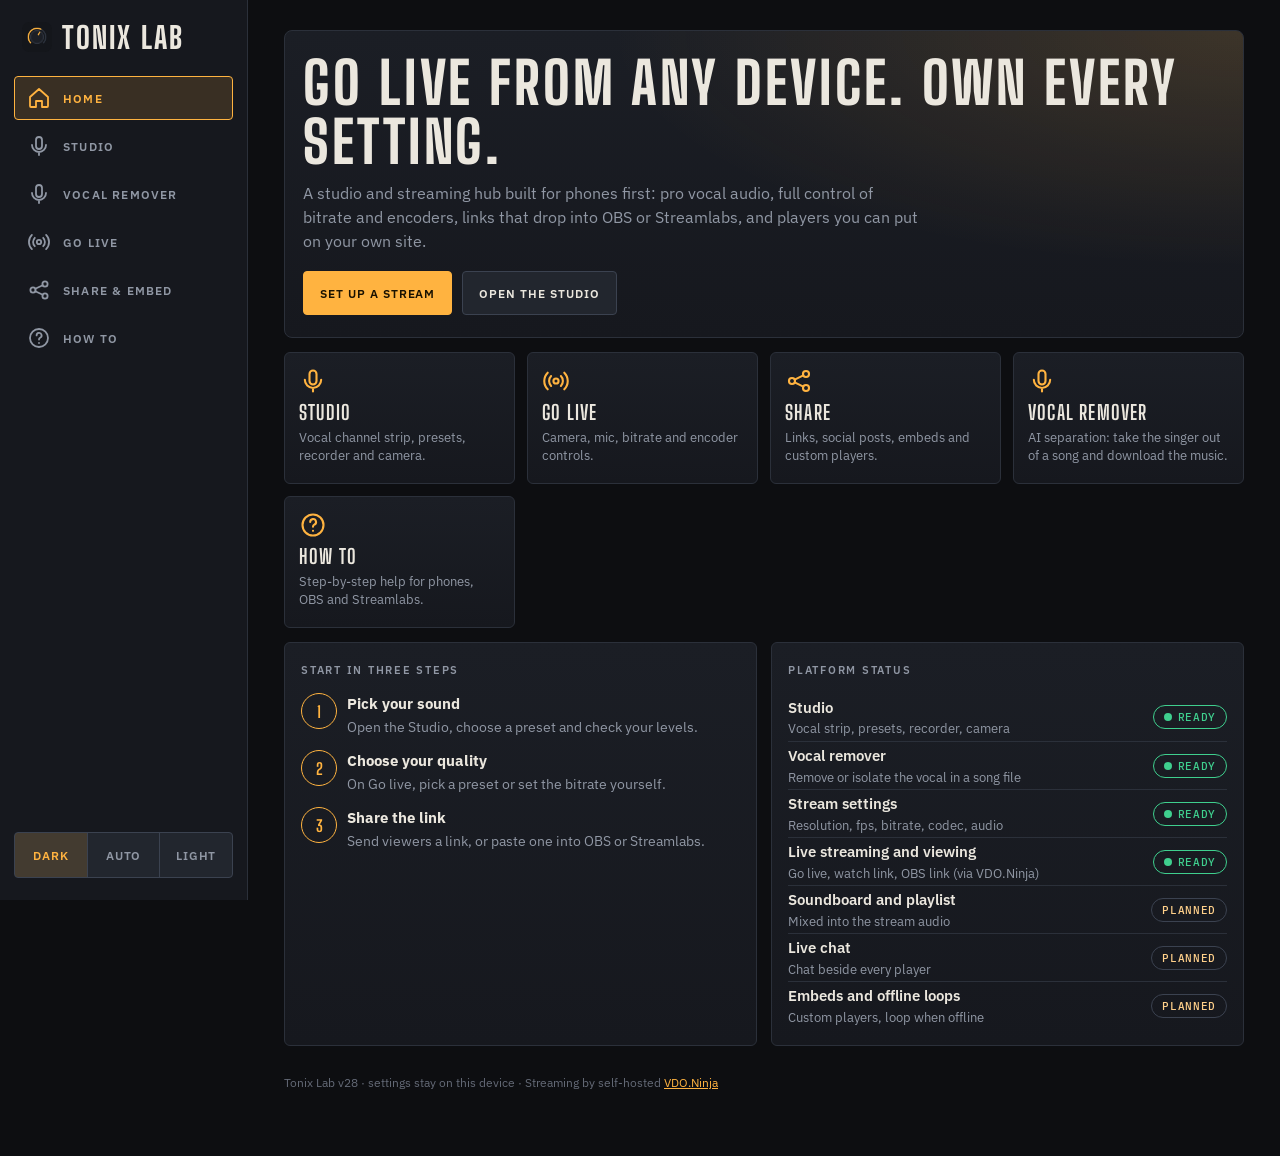
==== commit a9b94359: "Vocal remover: AI separator tab (embedded Hugging Face Audio Separator) as the default Co-Authored-B" ====
--- a/index.html
+++ b/index.html
@@ -75,7 +75,7 @@
         <a class="tile" href="studio.html"><svg class="ico"><use href="#i-mic"/></svg><b>Studio</b><span>Vocal channel strip, presets, recorder and camera.</span></a>
         <a class="tile" href="#live"><svg class="ico"><use href="#i-live"/></svg><b>Go live</b><span>Camera, mic, bitrate and encoder controls.</span></a>
         <a class="tile" href="#share"><svg class="ico"><use href="#i-share"/></svg><b>Share</b><span>Links, social posts, embeds and custom players.</span></a>
-        <a class="tile" href="vocal.html"><svg class="ico"><use href="#i-mic"/></svg><b>Vocal remover</b><span>Take the singer out of a song and download the music.</span></a>
+        <a class="tile" href="vocal.html"><svg class="ico"><use href="#i-mic"/></svg><b>Vocal remover</b><span>AI separation: take the singer out of a song and download the music.</span></a>
         <a class="tile" href="#help"><svg class="ico"><use href="#i-help"/></svg><b>How to</b><span>Step-by-step help for phones, OBS and Streamlabs.</span></a>
       </div>
 
@@ -409,7 +409,7 @@
       <details id="h-actual"><summary>Preview shows a different size than I picked</summary><div class="body"><p>Browsers treat resolution and frame rate as a request, not an order. The line under the preview shows what you actually got. Many phone cameras cap at 30 fps in low light or on the front camera.</p></div></details>
     </section>
 
-    <p class="foot">Tonix Lab <span id="build">v27</span> · settings stay on this device · Streaming by self-hosted <a href="https://vdo.ninja" target="_blank" rel="noopener noreferrer">VDO.Ninja</a></p>
+    <p class="foot">Tonix Lab <span id="build">v28</span> · settings stay on this device · Streaming by self-hosted <a href="https://vdo.ninja" target="_blank" rel="noopener noreferrer">VDO.Ninja</a></p>
   </main>
 
   <nav class="tabs" aria-label="Main">
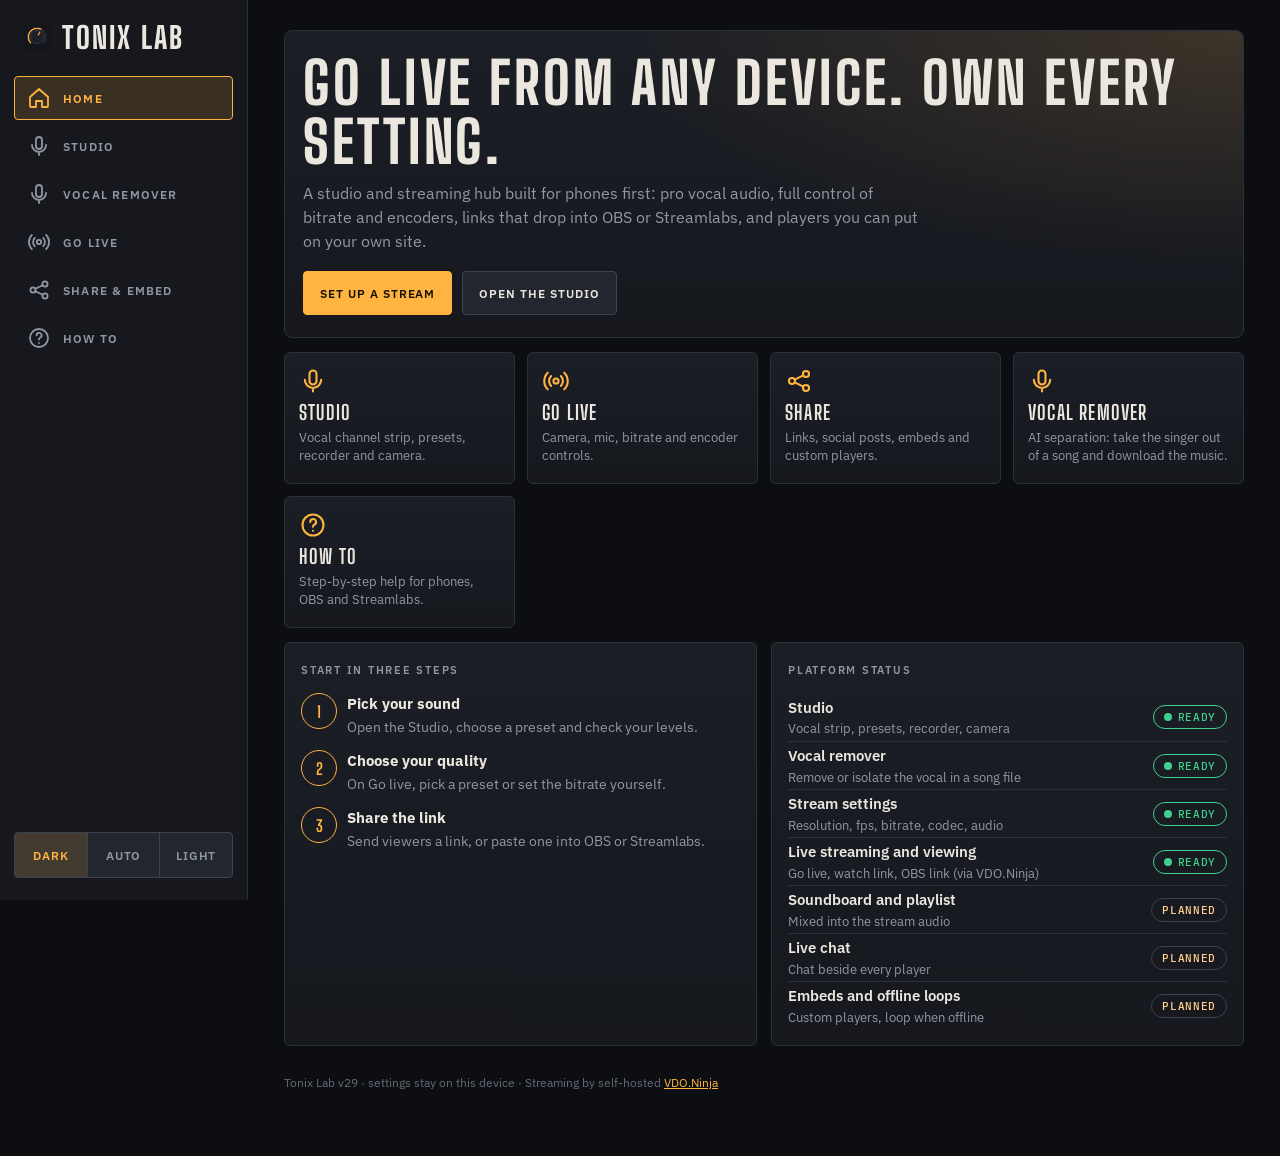
==== commit a964a888: "Vocal remover: second AI engine (Demucs v4) and an open-in-new-tab button Co-Authored-By: Claude Son" ====
--- a/index.html
+++ b/index.html
@@ -409,7 +409,7 @@
       <details id="h-actual"><summary>Preview shows a different size than I picked</summary><div class="body"><p>Browsers treat resolution and frame rate as a request, not an order. The line under the preview shows what you actually got. Many phone cameras cap at 30 fps in low light or on the front camera.</p></div></details>
     </section>
 
-    <p class="foot">Tonix Lab <span id="build">v28</span> · settings stay on this device · Streaming by self-hosted <a href="https://vdo.ninja" target="_blank" rel="noopener noreferrer">VDO.Ninja</a></p>
+    <p class="foot">Tonix Lab <span id="build">v29</span> · settings stay on this device · Streaming by self-hosted <a href="https://vdo.ninja" target="_blank" rel="noopener noreferrer">VDO.Ninja</a></p>
   </main>
 
   <nav class="tabs" aria-label="Main">
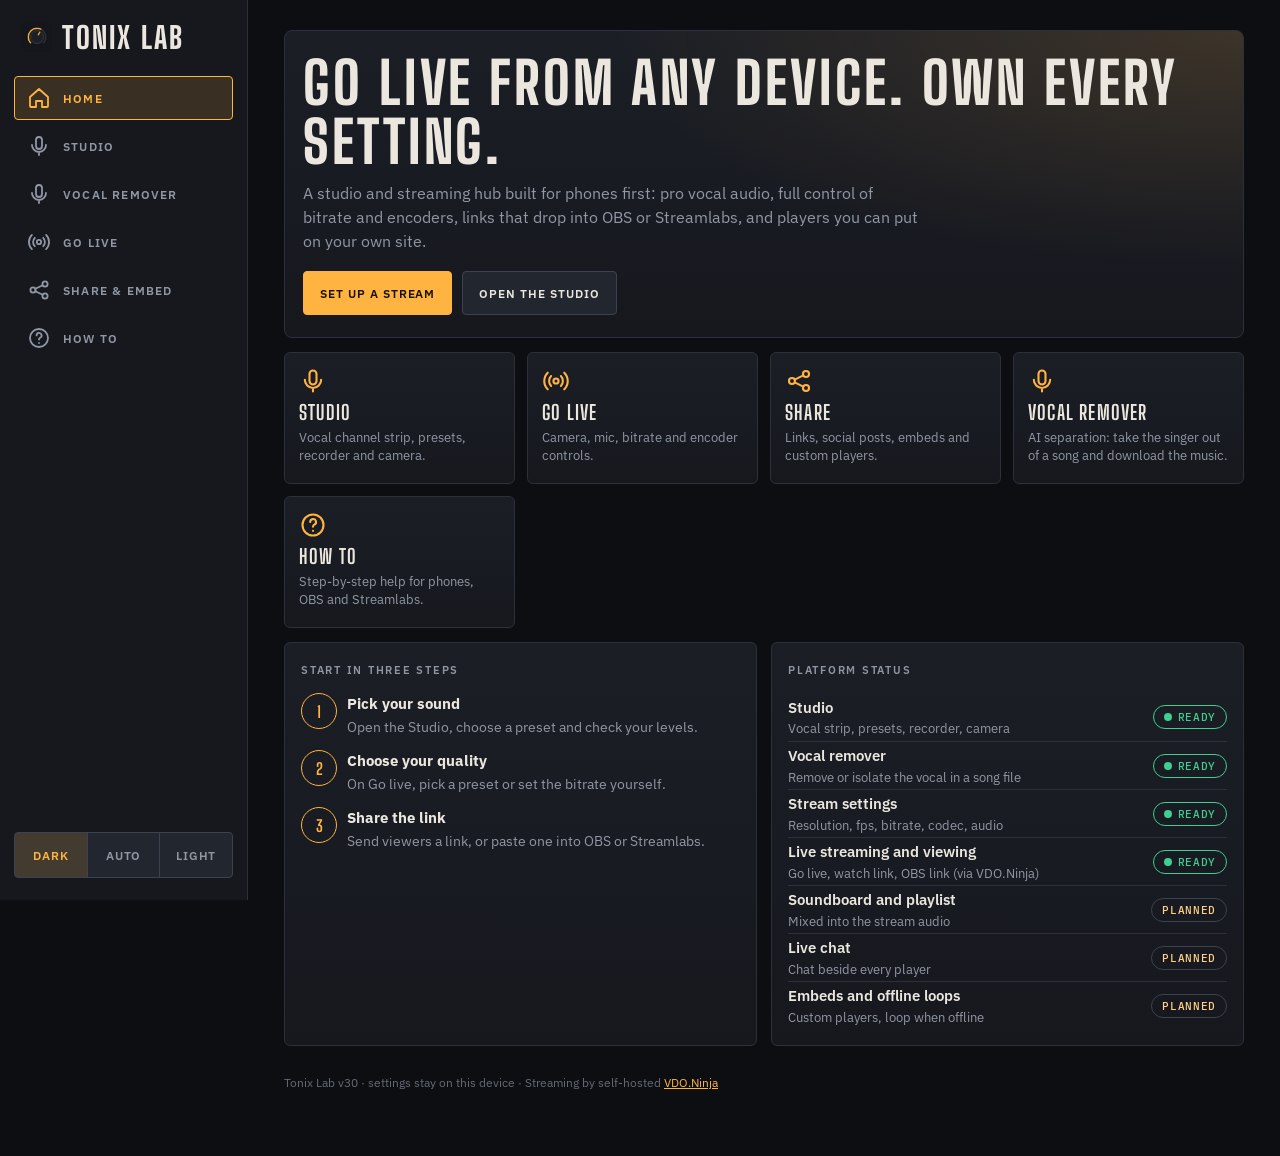
==== commit a507c72e: "Built-in AI music separation: vocals and music, on-device (Open-Unmix UMX-L ONNX via ONNX Runtime We" ====
--- a/index.html
+++ b/index.html
@@ -409,7 +409,7 @@
       <details id="h-actual"><summary>Preview shows a different size than I picked</summary><div class="body"><p>Browsers treat resolution and frame rate as a request, not an order. The line under the preview shows what you actually got. Many phone cameras cap at 30 fps in low light or on the front camera.</p></div></details>
     </section>
 
-    <p class="foot">Tonix Lab <span id="build">v29</span> · settings stay on this device · Streaming by self-hosted <a href="https://vdo.ninja" target="_blank" rel="noopener noreferrer">VDO.Ninja</a></p>
+    <p class="foot">Tonix Lab <span id="build">v30</span> · settings stay on this device · Streaming by self-hosted <a href="https://vdo.ninja" target="_blank" rel="noopener noreferrer">VDO.Ninja</a></p>
   </main>
 
   <nav class="tabs" aria-label="Main">
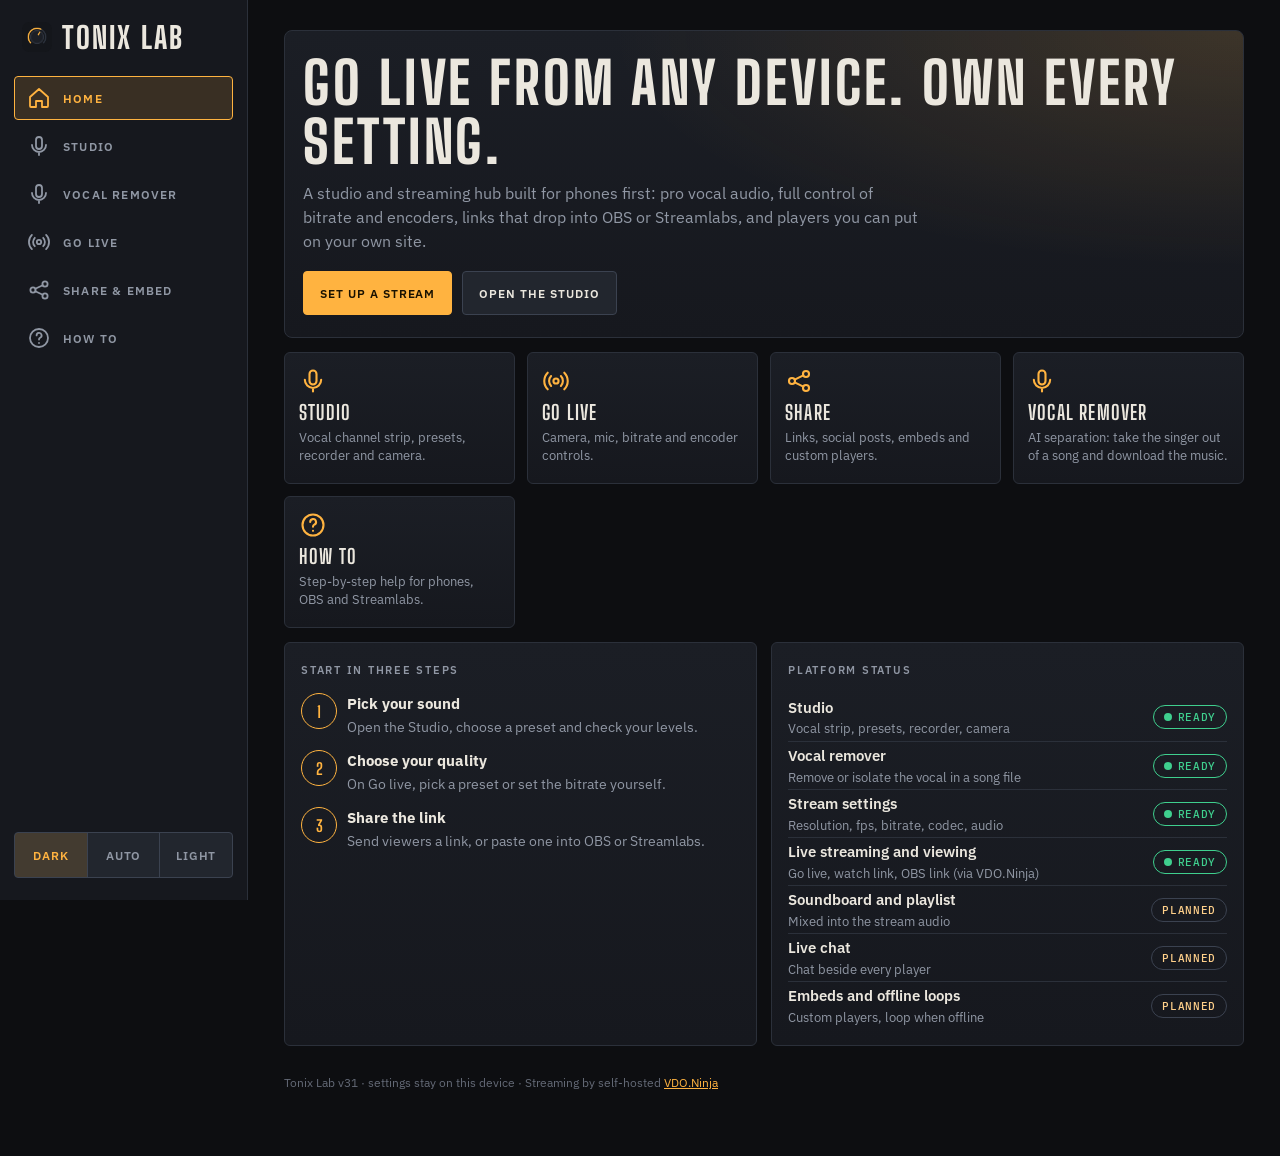
==== commit 2e1dc606: "Built-in AI: resumable download with retries and fallback sources, lower memory use (v31) Co-Authore" ====
--- a/index.html
+++ b/index.html
@@ -409,7 +409,7 @@
       <details id="h-actual"><summary>Preview shows a different size than I picked</summary><div class="body"><p>Browsers treat resolution and frame rate as a request, not an order. The line under the preview shows what you actually got. Many phone cameras cap at 30 fps in low light or on the front camera.</p></div></details>
     </section>
 
-    <p class="foot">Tonix Lab <span id="build">v30</span> · settings stay on this device · Streaming by self-hosted <a href="https://vdo.ninja" target="_blank" rel="noopener noreferrer">VDO.Ninja</a></p>
+    <p class="foot">Tonix Lab <span id="build">v31</span> · settings stay on this device · Streaming by self-hosted <a href="https://vdo.ninja" target="_blank" rel="noopener noreferrer">VDO.Ninja</a></p>
   </main>
 
   <nav class="tabs" aria-label="Main">
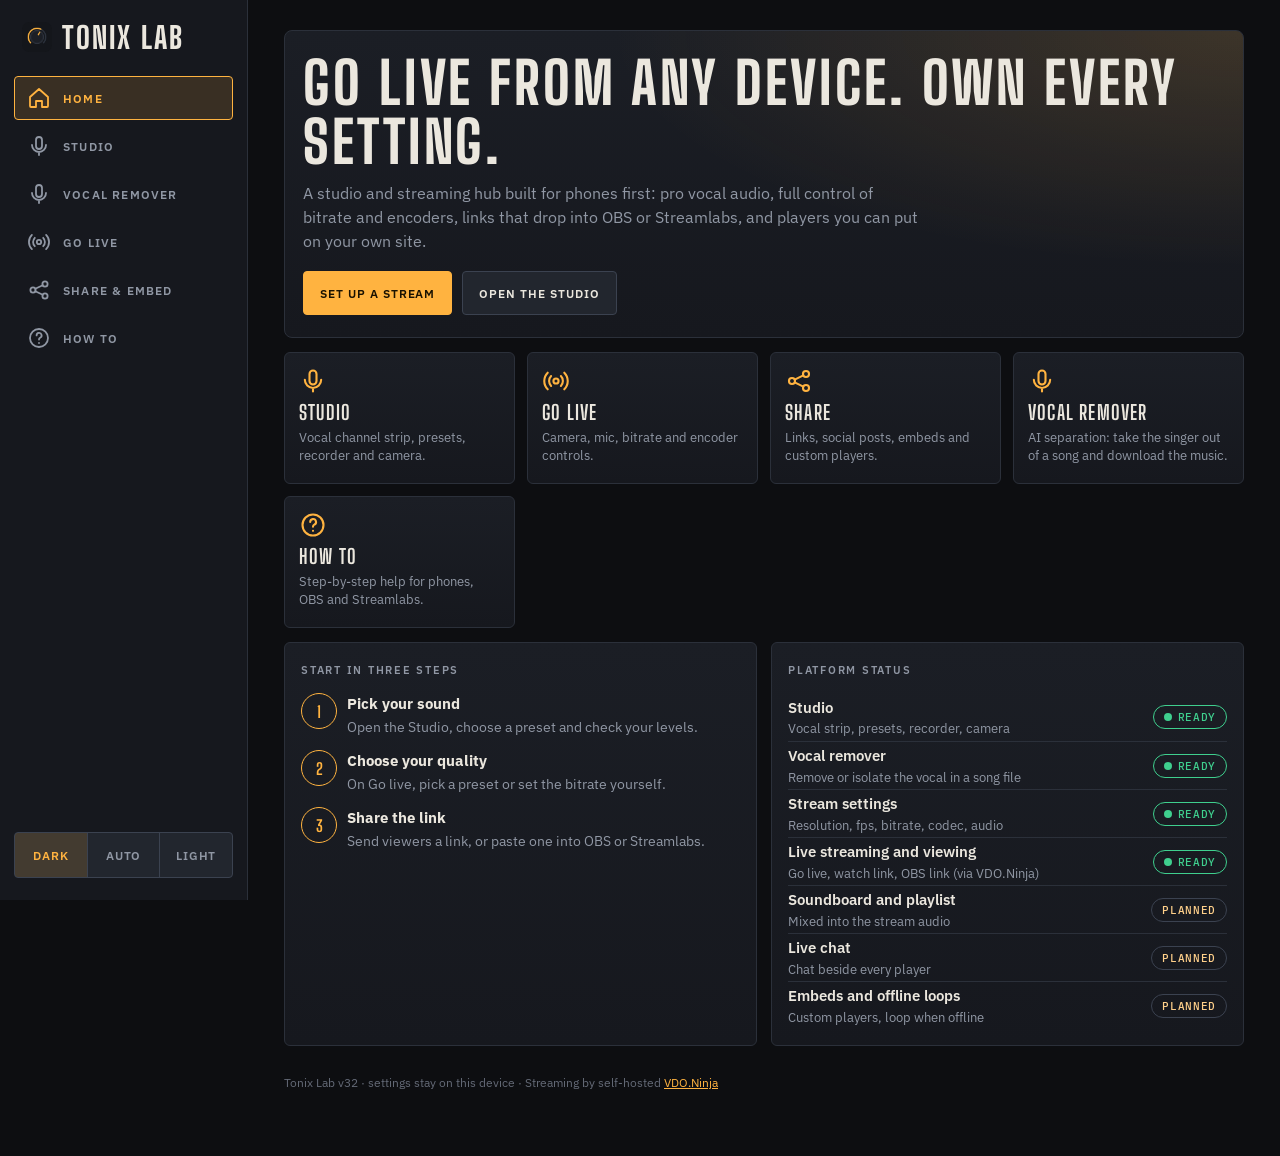
==== commit d8194111: "Built-in AI: handle models exported with a fixed frame count (v32) Co-Authored-By: Claude Sonnet 5.5" ====
--- a/index.html
+++ b/index.html
@@ -409,7 +409,7 @@
       <details id="h-actual"><summary>Preview shows a different size than I picked</summary><div class="body"><p>Browsers treat resolution and frame rate as a request, not an order. The line under the preview shows what you actually got. Many phone cameras cap at 30 fps in low light or on the front camera.</p></div></details>
     </section>
 
-    <p class="foot">Tonix Lab <span id="build">v31</span> · settings stay on this device · Streaming by self-hosted <a href="https://vdo.ninja" target="_blank" rel="noopener noreferrer">VDO.Ninja</a></p>
+    <p class="foot">Tonix Lab <span id="build">v32</span> · settings stay on this device · Streaming by self-hosted <a href="https://vdo.ninja" target="_blank" rel="noopener noreferrer">VDO.Ninja</a></p>
   </main>
 
   <nav class="tabs" aria-label="Main">
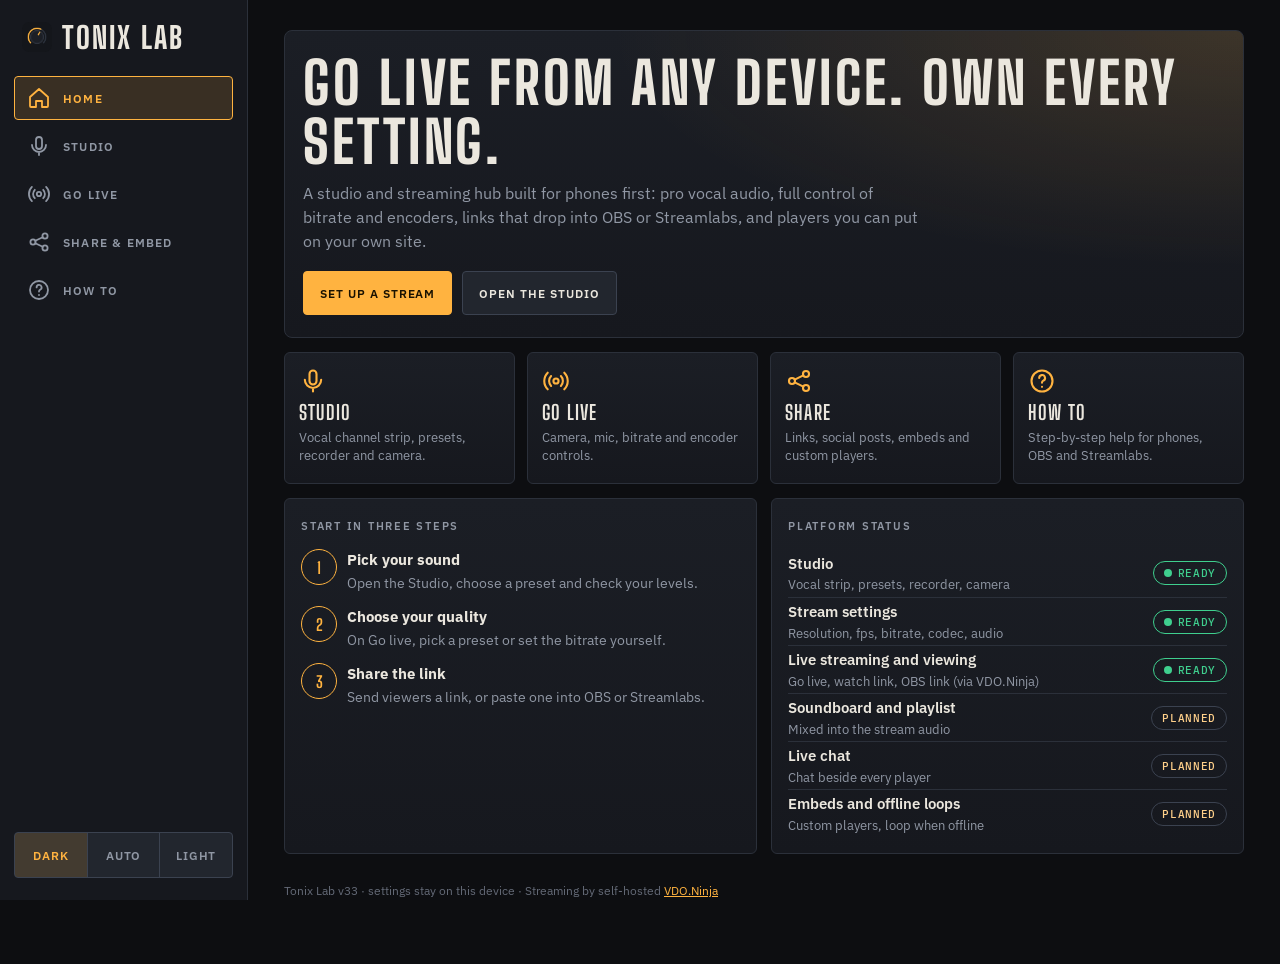
==== commit f5677283: "Remove the vocal remover (all three tabs) (v33) Co-Authored-By: Claude Sonnet 5.5 <noreply@anthropic" ====
--- a/index.html
+++ b/index.html
@@ -43,7 +43,6 @@
     <nav aria-label="Main">
       <a href="#home" data-nav="home"><svg class="ico"><use href="#i-home"/></svg>Home</a>
       <a href="studio.html"><svg class="ico"><use href="#i-mic"/></svg>Studio</a>
-      <a href="vocal.html"><svg class="ico"><use href="#i-mic"/></svg>Vocal remover</a>
       <a href="#live" data-nav="live"><svg class="ico"><use href="#i-live"/></svg>Go live</a>
       <a href="#share" data-nav="share"><svg class="ico"><use href="#i-share"/></svg>Share &amp; embed</a>
       <a href="#help" data-nav="help"><svg class="ico"><use href="#i-help"/></svg>How to</a>
@@ -75,7 +74,6 @@
         <a class="tile" href="studio.html"><svg class="ico"><use href="#i-mic"/></svg><b>Studio</b><span>Vocal channel strip, presets, recorder and camera.</span></a>
         <a class="tile" href="#live"><svg class="ico"><use href="#i-live"/></svg><b>Go live</b><span>Camera, mic, bitrate and encoder controls.</span></a>
         <a class="tile" href="#share"><svg class="ico"><use href="#i-share"/></svg><b>Share</b><span>Links, social posts, embeds and custom players.</span></a>
-        <a class="tile" href="vocal.html"><svg class="ico"><use href="#i-mic"/></svg><b>Vocal remover</b><span>AI separation: take the singer out of a song and download the music.</span></a>
         <a class="tile" href="#help"><svg class="ico"><use href="#i-help"/></svg><b>How to</b><span>Step-by-step help for phones, OBS and Streamlabs.</span></a>
       </div>
 
@@ -92,7 +90,6 @@
           <div class="ph"><h2 class="ph-t">Platform status</h2></div>
           <ul class="status-list">
             <li><div><b>Studio</b><small>Vocal strip, presets, recorder, camera</small></div><span class="pill ok"><i class="dot"></i>Ready</span></li>
-            <li><div><b>Vocal remover</b><small>Remove or isolate the vocal in a song file</small></div><span class="pill ok"><i class="dot"></i>Ready</span></li>
             <li><div><b>Stream settings</b><small>Resolution, fps, bitrate, codec, audio</small></div><span class="pill ok"><i class="dot"></i>Ready</span></li>
             <li><div><b>Live streaming and viewing</b><small>Go live, watch link, OBS link (via VDO.Ninja)</small></div><span class="pill ok"><i class="dot"></i>Ready</span></li>
             <li><div><b>Soundboard and playlist</b><small>Mixed into the stream audio</small></div><span class="pill soon">Planned</span></li>
@@ -409,7 +406,7 @@
       <details id="h-actual"><summary>Preview shows a different size than I picked</summary><div class="body"><p>Browsers treat resolution and frame rate as a request, not an order. The line under the preview shows what you actually got. Many phone cameras cap at 30 fps in low light or on the front camera.</p></div></details>
     </section>
 
-    <p class="foot">Tonix Lab <span id="build">v32</span> · settings stay on this device · Streaming by self-hosted <a href="https://vdo.ninja" target="_blank" rel="noopener noreferrer">VDO.Ninja</a></p>
+    <p class="foot">Tonix Lab <span id="build">v33</span> · settings stay on this device · Streaming by self-hosted <a href="https://vdo.ninja" target="_blank" rel="noopener noreferrer">VDO.Ninja</a></p>
   </main>
 
   <nav class="tabs" aria-label="Main">
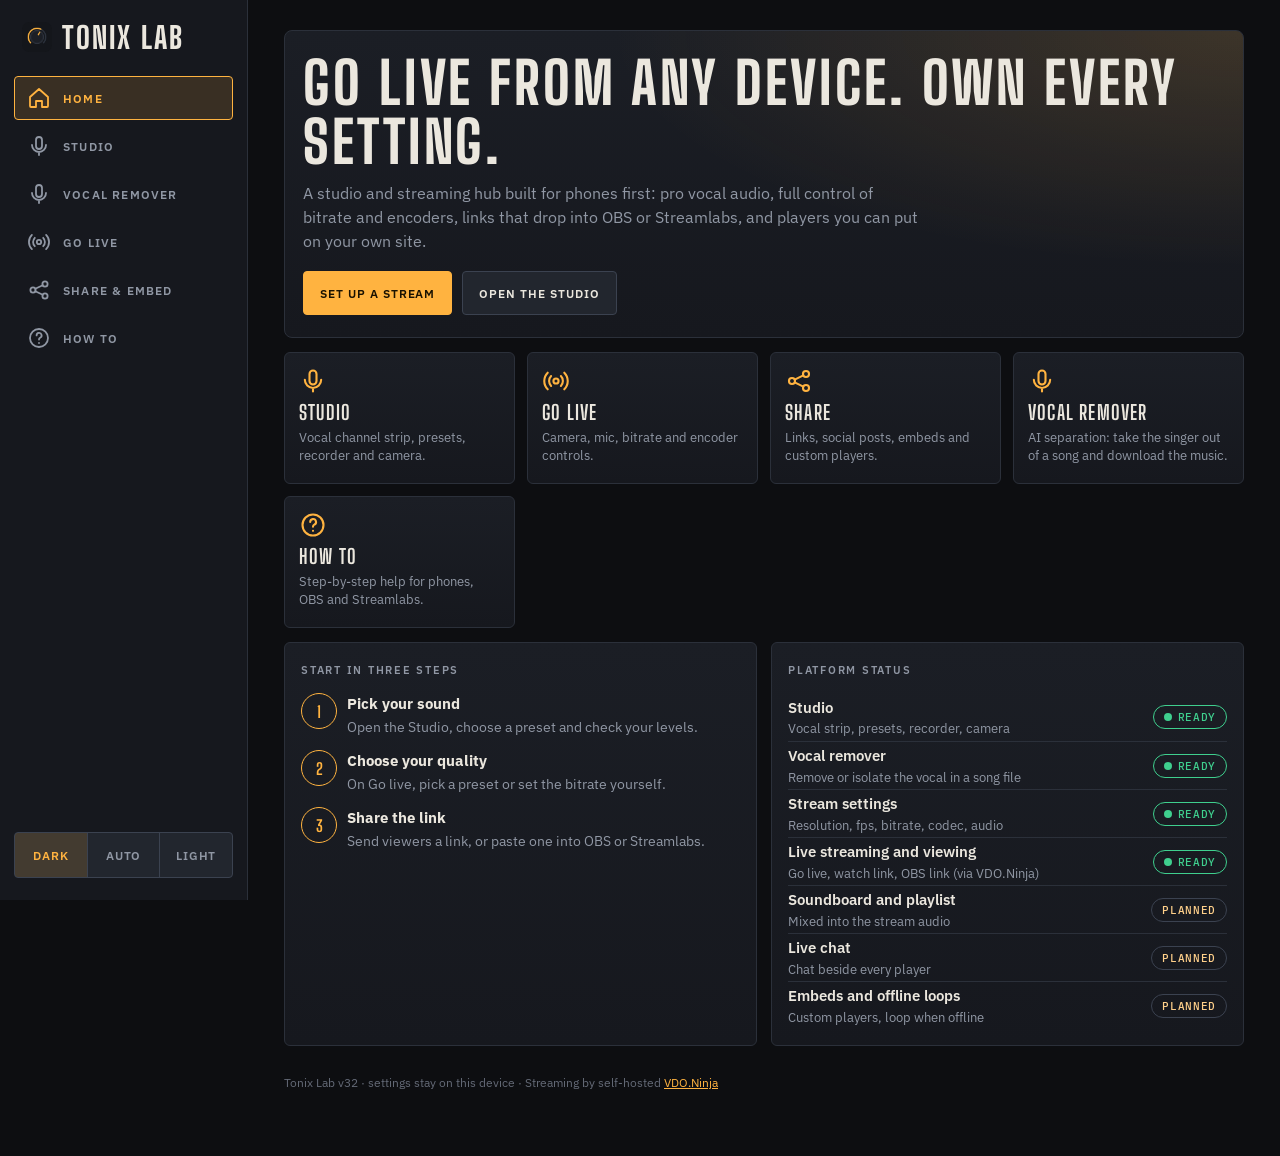
==== commit 40c31e17: "Revert "Remove the vocal remover (all three tabs) (v33)" This reverts commit f5677283753a500b34735e6" ====
--- a/index.html
+++ b/index.html
@@ -43,6 +43,7 @@
     <nav aria-label="Main">
       <a href="#home" data-nav="home"><svg class="ico"><use href="#i-home"/></svg>Home</a>
       <a href="studio.html"><svg class="ico"><use href="#i-mic"/></svg>Studio</a>
+      <a href="vocal.html"><svg class="ico"><use href="#i-mic"/></svg>Vocal remover</a>
       <a href="#live" data-nav="live"><svg class="ico"><use href="#i-live"/></svg>Go live</a>
       <a href="#share" data-nav="share"><svg class="ico"><use href="#i-share"/></svg>Share &amp; embed</a>
       <a href="#help" data-nav="help"><svg class="ico"><use href="#i-help"/></svg>How to</a>
@@ -74,6 +75,7 @@
         <a class="tile" href="studio.html"><svg class="ico"><use href="#i-mic"/></svg><b>Studio</b><span>Vocal channel strip, presets, recorder and camera.</span></a>
         <a class="tile" href="#live"><svg class="ico"><use href="#i-live"/></svg><b>Go live</b><span>Camera, mic, bitrate and encoder controls.</span></a>
         <a class="tile" href="#share"><svg class="ico"><use href="#i-share"/></svg><b>Share</b><span>Links, social posts, embeds and custom players.</span></a>
+        <a class="tile" href="vocal.html"><svg class="ico"><use href="#i-mic"/></svg><b>Vocal remover</b><span>AI separation: take the singer out of a song and download the music.</span></a>
         <a class="tile" href="#help"><svg class="ico"><use href="#i-help"/></svg><b>How to</b><span>Step-by-step help for phones, OBS and Streamlabs.</span></a>
       </div>
 
@@ -90,6 +92,7 @@
           <div class="ph"><h2 class="ph-t">Platform status</h2></div>
           <ul class="status-list">
             <li><div><b>Studio</b><small>Vocal strip, presets, recorder, camera</small></div><span class="pill ok"><i class="dot"></i>Ready</span></li>
+            <li><div><b>Vocal remover</b><small>Remove or isolate the vocal in a song file</small></div><span class="pill ok"><i class="dot"></i>Ready</span></li>
             <li><div><b>Stream settings</b><small>Resolution, fps, bitrate, codec, audio</small></div><span class="pill ok"><i class="dot"></i>Ready</span></li>
             <li><div><b>Live streaming and viewing</b><small>Go live, watch link, OBS link (via VDO.Ninja)</small></div><span class="pill ok"><i class="dot"></i>Ready</span></li>
             <li><div><b>Soundboard and playlist</b><small>Mixed into the stream audio</small></div><span class="pill soon">Planned</span></li>
@@ -406,7 +409,7 @@
       <details id="h-actual"><summary>Preview shows a different size than I picked</summary><div class="body"><p>Browsers treat resolution and frame rate as a request, not an order. The line under the preview shows what you actually got. Many phone cameras cap at 30 fps in low light or on the front camera.</p></div></details>
     </section>
 
-    <p class="foot">Tonix Lab <span id="build">v33</span> · settings stay on this device · Streaming by self-hosted <a href="https://vdo.ninja" target="_blank" rel="noopener noreferrer">VDO.Ninja</a></p>
+    <p class="foot">Tonix Lab <span id="build">v32</span> · settings stay on this device · Streaming by self-hosted <a href="https://vdo.ninja" target="_blank" rel="noopener noreferrer">VDO.Ninja</a></p>
   </main>
 
   <nav class="tabs" aria-label="Main">
